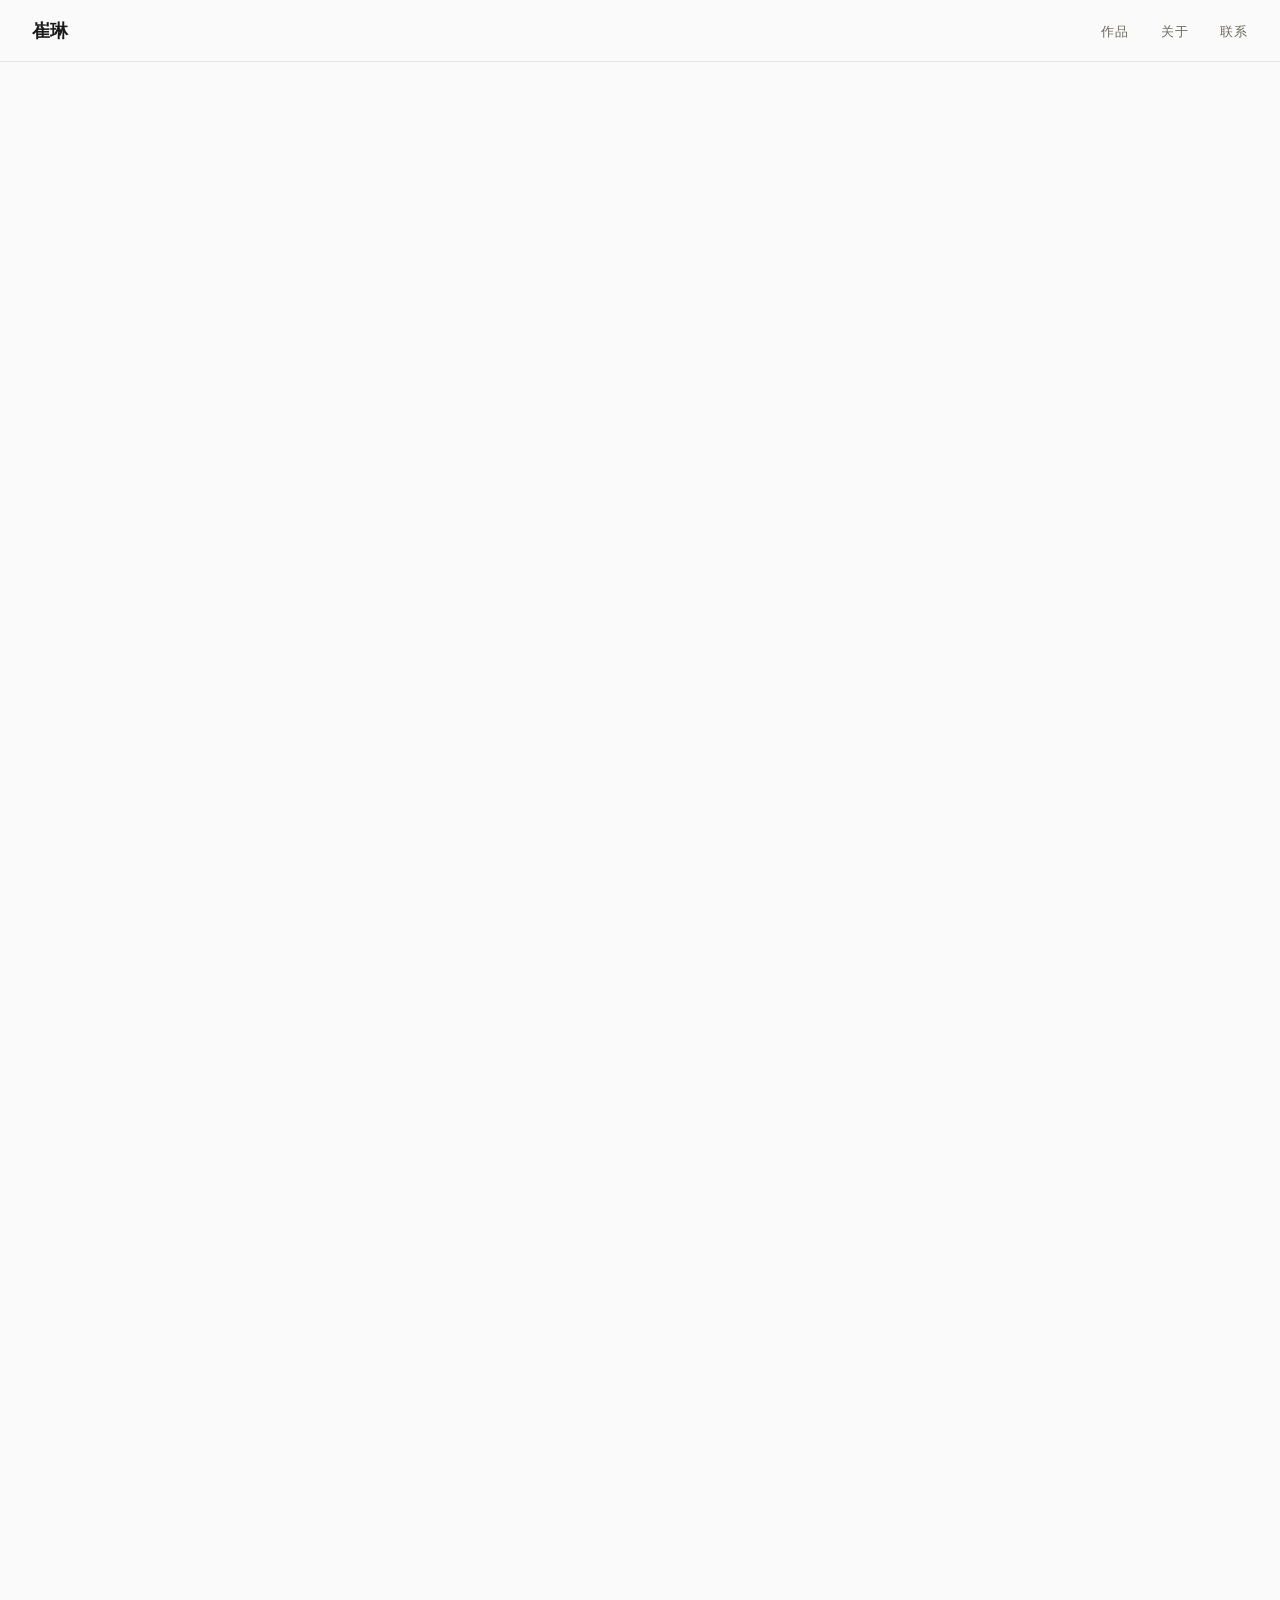
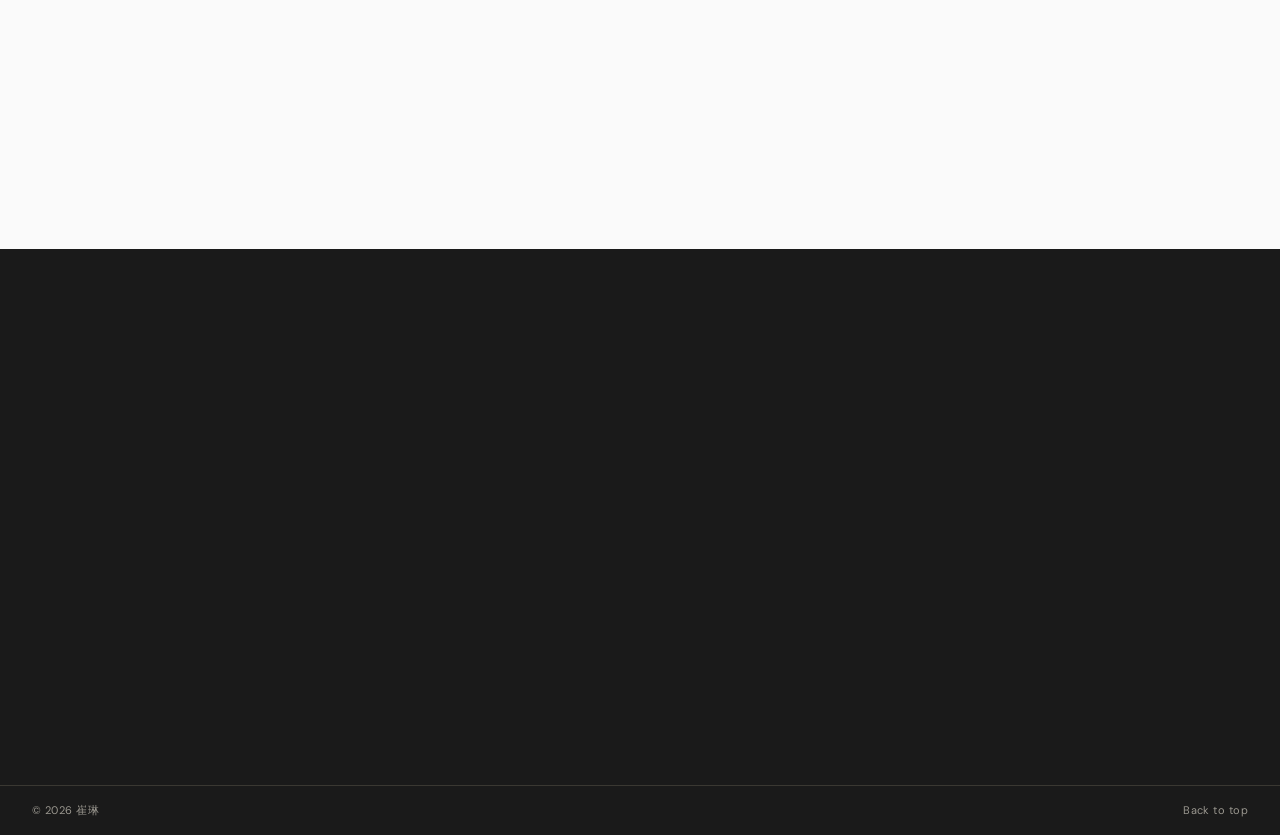
==== index.html @ 320fd78f "perf: 优化首屏加载性能 - 替换 Google Fonts 为国内镜像（fonts.font.im），消除渲染阻塞 - 修正 preconnect 位置，移至字体 stylesheet 之前生效" ====
<!DOCTYPE html>
<html lang="zh-CN">
<head>
    <meta charset="UTF-8">
    <meta name="viewport" content="width=device-width, initial-scale=1.0">
    <title>崔琳 — 平面设计师</title>
    <link rel="icon" type="image/x-icon" href="favicon.ico">
    <link rel="icon" type="image/png" sizes="32x32" href="favicon-32.png">
    <link rel="icon" type="image/png" sizes="16x16" href="favicon-16.png">
    <link rel="apple-touch-icon" href="apple-touch-icon.png">
    <link rel="manifest" href="site.webmanifest">
    <meta name="description" content="崔琳 — 独立平面设计师，专注于品牌视觉、赛事设计、电商视觉、政企UI等领域，8年+经验，60+项目。">
    <meta property="og:title" content="崔琳 — 平面设计师">
    <meta property="og:description" content="用视觉讲述品牌的故事。深耕体育、绿色出行、教育、电商、政企等领域。">
    <meta property="og:type" content="website">
    <meta property="og:url" content="https://qlink.ai-trainer.fun">
    <meta name="twitter:card" content="summary_large_image">
    <link rel="canonical" href="https://qlink.ai-trainer.fun">
    <!-- preconnect 必须在字体 stylesheet 之前，才能对该请求生效 -->
    <link rel="preconnect" href="https://fonts.font.im">
    <!-- 替换 Google Fonts 为国内镜像，避免国内网络阻塞渲染 -->
    <link href="https://fonts.font.im/css2?family=Playfair+Display:ital,wght@0,400;0,600;1,400&family=DM+Sans:wght@400;500;600&display=swap" rel="stylesheet">
    <!-- preload LCP 首屏最大图，让浏览器提前发起请求 -->
    <link rel="preload" as="image" href="images/green/001-branding.jpg">
    <style>
        :root {
            --black: #1a1a1a;
            --white: #fafafa;
            --gray-100: #f5f5f3;
            --gray-200: #e8e6e1;
            --gray-400: #9a978f;
            --gray-600: #6b6860;
            --gray-800: #3a3832;
            --radius: 2px;
            --space-xs: 8px;
            --space-sm: 16px;
            --space-md: 32px;
            --space-lg: 64px;
            --space-xl: 96px;
            --space-2xl: 144px;
            --ease-out: cubic-bezier(0.25, 0.1, 0.25, 1);
            --duration: 600ms;
        }

        *, *::before, *::after {
            margin: 0;
            padding: 0;
            box-sizing: border-box;
        }

        html {
            scroll-behavior: smooth;
            font-size: 16px;
        }

        body {
            font-family: 'DM Sans', sans-serif;
            color: var(--black);
            background: var(--white);
            line-height: 1.6;
            -webkit-font-smoothing: antialiased;
            -moz-osx-font-smoothing: grayscale;
        }

        /* ===== NAV ===== */
        nav {
            position: fixed;
            top: 0;
            left: 0;
            right: 0;
            z-index: 100;
            display: flex;
            justify-content: space-between;
            align-items: center;
            padding: var(--space-sm) var(--space-md);
            background: rgba(250, 250, 250, 0.92);
            backdrop-filter: blur(12px);
            -webkit-backdrop-filter: blur(12px);
            border-bottom: 1px solid var(--gray-200);
        }

        .nav-logo {
            font-family: 'Playfair Display', serif;
            font-size: 1.125rem;
            font-weight: 600;
            letter-spacing: -0.02em;
            color: var(--black);
            text-decoration: none;
        }

        .nav-links {
            display: flex;
            gap: var(--space-md);
            list-style: none;
        }

        .nav-links a {
            font-size: 0.8125rem;
            font-weight: 500;
            letter-spacing: 0.06em;
            text-transform: uppercase;
            color: var(--gray-600);
            text-decoration: none;
            position: relative;
            transition: color var(--duration) var(--ease-out);
        }

        .nav-links a::after {
            content: '';
            position: absolute;
            bottom: -4px;
            left: 0;
            width: 0;
            height: 1px;
            background: var(--black);
            transition: width var(--duration) var(--ease-out);
        }

        .nav-links a:hover {
            color: var(--black);
        }

        .nav-links a:hover::after {
            width: 100%;
        }

        .nav-menu-btn {
            display: none;
            background: none;
            border: none;
            cursor: pointer;
            padding: var(--space-xs);
        }

        .nav-menu-btn span {
            display: block;
            width: 24px;
            height: 1.5px;
            background: var(--black);
            margin: 5px 0;
            transition: all 0.3s var(--ease-out);
        }

        /* ===== HERO ===== */
        .hero {
            min-height: 100vh;
            display: flex;
            flex-direction: column;
            justify-content: center;
            align-items: center;
            text-align: center;
            padding: var(--space-2xl) var(--space-md);
        }

        .hero-tag {
            font-size: 0.75rem;
            font-weight: 600;
            letter-spacing: 0.12em;
            text-transform: uppercase;
            color: var(--gray-400);
            margin-bottom: var(--space-md);
            opacity: 0;
            transform: translateY(20px);
        }

        .hero-title {
            font-family: 'Playfair Display', serif;
            font-size: clamp(3rem, 8vw, 7rem);
            font-weight: 400;
            line-height: 1.05;
            letter-spacing: -0.03em;
            color: var(--black);
            max-width: 800px;
            opacity: 0;
            transform: translateY(30px);
        }

        .hero-title em {
            font-style: italic;
            font-weight: 400;
        }

        .hero-sub {
            margin-top: var(--space-md);
            font-size: 1.0625rem;
            color: var(--gray-600);
            max-width: 440px;
            line-height: 1.7;
            opacity: 0;
            transform: translateY(20px);
        }

        .hero-cta {
            margin-top: var(--space-lg);
            opacity: 0;
            transform: translateY(20px);
        }

        .btn {
            display: inline-block;
            padding: 14px 36px;
            font-family: 'DM Sans', sans-serif;
            font-size: 0.8125rem;
            font-weight: 600;
            letter-spacing: 0.08em;
            text-transform: uppercase;
            text-decoration: none;
            border: 1.5px solid var(--black);
            border-radius: var(--radius);
            color: var(--black);
            background: transparent;
            cursor: pointer;
            transition: all 0.35s var(--ease-out);
        }

        .btn:hover {
            background: var(--black);
            color: var(--white);
        }

        .hero-scroll {
            position: absolute;
            bottom: var(--space-lg);
            display: flex;
            flex-direction: column;
            align-items: center;
            gap: var(--space-xs);
            opacity: 0;
        }

        .hero-scroll span {
            font-size: 0.6875rem;
            letter-spacing: 0.1em;
            text-transform: uppercase;
            color: var(--gray-400);
        }

        .scroll-line {
            width: 1px;
            height: 40px;
            background: var(--gray-200);
            position: relative;
            overflow: hidden;
        }

        .scroll-line::after {
            content: '';
            position: absolute;
            top: -100%;
            left: 0;
            width: 100%;
            height: 100%;
            background: var(--gray-600);
            animation: scrollDown 2s var(--ease-out) infinite;
        }

        @keyframes scrollDown {
            0% { top: -100%; }
            100% { top: 100%; }
        }

        /* ===== WORK GRID ===== */
        .work-section {
            padding: var(--space-xl) var(--space-md);
            max-width: 1280px;
            margin: 0 auto;
        }

        .section-header {
            display: flex;
            justify-content: space-between;
            align-items: baseline;
            margin-bottom: var(--space-lg);
            padding-bottom: var(--space-sm);
            border-bottom: 1px solid var(--gray-200);
        }

        .section-label {
            font-size: 0.75rem;
            font-weight: 600;
            letter-spacing: 0.12em;
            text-transform: uppercase;
            color: var(--gray-400);
        }

        .section-title {
            font-family: 'Playfair Display', serif;
            font-size: clamp(2rem, 4vw, 3rem);
            font-weight: 400;
            letter-spacing: -0.02em;
        }

        .work-grid {
            display: grid;
            grid-template-columns: repeat(3, 1fr);
            gap: var(--space-sm);
        }

        .work-item {
            position: relative;
            overflow: hidden;
            border-radius: var(--radius);
            cursor: pointer;
            aspect-ratio: 4 / 3;
            background: var(--gray-100);
        }

        .work-item:nth-child(1) {
            grid-column: span 2;
            grid-row: span 2;
            aspect-ratio: auto;
        }

        /* ===== CAROUSEL ===== */
        .carousel-inner {
            position: absolute;
            inset: 0;
            overflow: hidden;
        }

        .carousel-slide {
            position: absolute;
            inset: 0;
            width: 100%;
            height: 100%;
            object-fit: cover;
            opacity: 0;
            transform: scale(1.05);
            transition: opacity 0.8s var(--ease-out), transform 0.8s var(--ease-out);
        }

        .carousel-slide.active {
            opacity: 1;
            transform: scale(1);
        }

        .carousel-arrow {
            position: absolute;
            top: 50%;
            transform: translateY(-50%);
            z-index: 5;
            background: rgba(250,250,250,0.85);
            backdrop-filter: blur(4px);
            border: none;
            border-radius: 50%;
            width: 36px;
            height: 36px;
            font-size: 22px;
            cursor: pointer;
            opacity: 0;
            transition: opacity 0.3s var(--ease-out), transform 0.3s var(--ease-out);
            display: flex;
            align-items: center;
            justify-content: center;
            color: var(--black);
            line-height: 1;
        }

        .carousel-arrow:hover {
            background: var(--white);
        }

        .carousel-container:hover .carousel-arrow {
            opacity: 1;
        }

        .carousel-prev { left: 10px; }
        .carousel-next { right: 10px; }

        .carousel-indicators {
            position: absolute;
            bottom: 56px;
            left: 50%;
            transform: translateX(-50%);
            z-index: 5;
            display: flex;
            gap: 6px;
            opacity: 0;
            transition: opacity 0.3s var(--ease-out);
        }

        .carousel-container:hover .carousel-indicators {
            opacity: 1;
        }

        .carousel-dot {
            width: 20px;
            height: 3px;
            border-radius: 2px;
            background: rgba(250,250,250,0.4);
            cursor: pointer;
            transition: background 0.3s, width 0.3s var(--ease-out);
        }

        .carousel-dot.active {
            background: var(--white);
            width: 28px;
        }

        /* 自动轮播进度条 */
        .carousel-progress {
            position: absolute;
            bottom: 0;
            left: 0;
            height: 2px;
            background: rgba(250,250,250,0.3);
            z-index: 5;
            width: 0;
            transition: none;
        }

        .carousel-container:hover .carousel-progress {
            animation: progress 4s linear infinite;
        }

        @keyframes progress {
            0% { width: 0; }
            100% { width: 100%; }
        }

        /* ===== WORK OVERLAY ===== */
        .work-overlay {
            position: absolute;
            inset: 0;
            background: linear-gradient(to top, rgba(26,26,26,0.6) 0%, transparent 50%);
            opacity: 0;
            transition: opacity 0.5s var(--ease-out);
            display: flex;
            flex-direction: column;
            justify-content: flex-end;
            padding: var(--space-sm);
        }

        .work-item:hover .work-overlay {
            opacity: 1;
        }

        .work-overlay h3 {
            font-family: 'Playfair Display', serif;
            font-size: 1.25rem;
            font-weight: 400;
            color: var(--white);
        }

        .work-overlay p {
            font-size: 0.75rem;
            color: rgba(250,250,250,0.7);
            letter-spacing: 0.06em;
            text-transform: uppercase;
            margin-top: 4px;
        }

        /* ===== ABOUT ===== */
        .about-section {
            padding: var(--space-2xl) var(--space-md);
            max-width: 1280px;
            margin: 0 auto;
        }

        .about-grid {
            display: grid;
            grid-template-columns: 1fr 1.2fr;
            gap: var(--space-xl);
            align-items: start;
        }

        .about-portrait {
            aspect-ratio: 3 / 4;
            background: var(--gray-100);
            border-radius: var(--radius);
            overflow: hidden;
        }

        .about-portrait-img {
            width: 100%;
            height: 100%;
            object-fit: cover;
            display: block;
        }


        .about-content {
            padding-top: var(--space-sm);
        }

        .about-content .section-label {
            margin-bottom: var(--space-sm);
        }

        .about-content h2 {
            font-family: 'Playfair Display', serif;
            font-size: clamp(1.75rem, 3vw, 2.5rem);
            font-weight: 400;
            letter-spacing: -0.02em;
            line-height: 1.2;
            margin-bottom: var(--space-md);
        }

        .about-content p {
            font-size: 0.9375rem;
            line-height: 1.8;
            color: var(--gray-800);
            margin-bottom: var(--space-sm);
        }

        .about-stats {
            display: flex;
            gap: var(--space-lg);
            margin-top: var(--space-md);
            padding-top: var(--space-md);
            border-top: 1px solid var(--gray-200);
        }

        .stat-number {
            font-family: 'Playfair Display', serif;
            font-size: 2rem;
            font-weight: 400;
            color: var(--black);
        }

        .stat-label {
            font-size: 0.6875rem;
            letter-spacing: 0.08em;
            text-transform: uppercase;
            color: var(--gray-400);
            margin-top: 4px;
        }

        /* ===== CONTACT ===== */
        .contact-section {
            padding: var(--space-2xl) var(--space-md);
            text-align: center;
            background: var(--black);
            color: var(--white);
        }

        .contact-inner {
            max-width: 600px;
            margin: 0 auto;
        }

        .contact-section .section-label {
            color: var(--gray-400);
            margin-bottom: var(--space-sm);
        }

        .contact-section h2 {
            font-family: 'Playfair Display', serif;
            font-size: clamp(2rem, 5vw, 3.5rem);
            font-weight: 400;
            letter-spacing: -0.02em;
            line-height: 1.15;
            margin-bottom: var(--space-sm);
        }

        .contact-section h2 em {
            font-style: italic;
        }

        .contact-methods {
            display: flex;
            justify-content: center;
            gap: var(--space-lg);
            margin-top: var(--space-md);
            flex-wrap: wrap;
        }

        .contact-link {
            display: inline-flex;
            flex-direction: column;
            align-items: center;
            gap: 6px;
            text-decoration: none;
            transition: all 0.35s var(--ease-out);
        }

        .contact-link-label {
            font-size: 0.6875rem;
            letter-spacing: 0.1em;
            text-transform: uppercase;
            color: var(--gray-400);
        }

        .contact-link-value {
            font-size: 1rem;
            color: rgba(250,250,250,0.6);
            border-bottom: 1px solid rgba(250,250,250,0.3);
            padding-bottom: 2px;
            transition: all 0.35s var(--ease-out);
        }

        .contact-link:hover .contact-link-value {
            color: var(--white);
            border-color: var(--white);
        }

        .contact-socials {
            display: flex;
            justify-content: center;
            gap: var(--space-md);
            margin-top: var(--space-lg);
        }

        .contact-socials a {
            font-size: 0.75rem;
            letter-spacing: 0.06em;
            text-transform: uppercase;
            color: var(--gray-400);
            text-decoration: none;
            transition: color 0.35s var(--ease-out);
        }

        .contact-socials a:hover {
            color: var(--white);
        }

        /* ===== FOOTER ===== */
        footer {
            padding: var(--space-sm) var(--space-md);
            display: flex;
            justify-content: space-between;
            align-items: center;
            font-size: 0.6875rem;
            color: var(--gray-400);
            letter-spacing: 0.04em;
            background: var(--black);
            border-top: 1px solid var(--gray-800);
        }

        footer a {
            color: var(--gray-400);
            text-decoration: none;
        }

        footer a:hover {
            color: var(--white);
        }

        /* ===== ANIMATIONS ===== */
        .reveal {
            opacity: 0;
            transform: translateY(24px);
            transition: opacity var(--duration) var(--ease-out),
                        transform var(--duration) var(--ease-out);
        }

        body.loaded .reveal {
            opacity: 1;
            transform: translateY(0);
        }

        body.reveal-active .reveal {
            opacity: 0;
            transform: translateY(24px);
        }

        body.reveal-active .reveal.visible {
            opacity: 1;
            transform: translateY(0);
        }

        /* ===== RESPONSIVE ===== */
        @media (max-width: 900px) {
            .work-grid {
                grid-template-columns: repeat(2, 1fr);
            }

            .work-item:nth-child(1) {
                grid-column: span 2;
                grid-row: span 1;
                aspect-ratio: 16 / 9;
            }

            .about-grid {
                grid-template-columns: 1fr;
                gap: var(--space-md);
            }

            .about-portrait {
                aspect-ratio: 16 / 9;
            }

            .nav-links {
                display: none;
                position: fixed;
                inset: 0;
                background: rgba(250,250,250,0.98);
                backdrop-filter: blur(12px);
                flex-direction: column;
                justify-content: center;
                align-items: center;
                gap: var(--space-md);
            }

            .nav-links.open {
                display: flex;
            }

            .nav-links.open a {
                font-size: 1.25rem;
                letter-spacing: 0.04em;
            }

            .nav-menu-btn {
                display: block;
                z-index: 200;
            }

            .nav-menu-btn.active span:nth-child(1) {
                transform: rotate(45deg) translate(4px, 4px);
            }

            .nav-menu-btn.active span:nth-child(2) {
                opacity: 0;
            }

            .nav-menu-btn.active span:nth-child(3) {
                transform: rotate(-45deg) translate(5px, -5px);
            }
        }

        @media (max-width: 600px) {
            .work-grid {
                grid-template-columns: 1fr;
            }

            .work-item:nth-child(1) {
                grid-column: span 1;
                aspect-ratio: 4 / 3;
            }

            .about-stats {
                gap: var(--space-md);
            }

            .contact-socials {
                flex-wrap: wrap;
                gap: var(--space-sm);
            }

            footer {
                flex-direction: column;
                gap: var(--space-xs);
                text-align: center;
            }
        }

        /* ===== REDUCED MOTION ===== */
        @media (prefers-reduced-motion: reduce) {
            *, *::before, *::after {
                animation-duration: 0.01ms !important;
                animation-iteration-count: 1 !important;
                transition-duration: 0.01ms !important;
            }
            .reveal {
                opacity: 1;
                transform: none;
            }
            .carousel-slide {
                opacity: 0;
                transform: none;
            }
            .carousel-slide.active {
                opacity: 1;
            }
        }
    </style>
</head>
<body>

    <!-- NAV -->
    <nav>
        <a href="#" class="nav-logo">崔琳</a>
        <button class="nav-menu-btn" aria-label="Menu">
            <span></span>
            <span></span>
            <span></span>
        </button>
        <ul class="nav-links">
            <li><a href="#work">作品</a></li>
            <li><a href="#about">关于</a></li>
            <li><a href="#contact">联系</a></li>
        </ul>
    </nav>

    <!-- HERO -->
    <section class="hero">
        <p class="hero-tag">平面设计师 &middot; 济南 / 北京 / 全国在线</p>
        <h1 class="hero-title">用视觉讲述<em>品牌</em>的故事</h1>
        <p class="hero-sub">深耕体育、绿色出行、教育、电商、政企、独立开发者、育儿等领域——为每一个品牌找到独特的视觉语言。</p>
        <div class="hero-cta">
            <a href="#work" class="btn">浏览作品</a>
        </div>
        <div class="hero-scroll">
            <span>Scroll</span>
            <div class="scroll-line"></div>
        </div>
    </section>

    <!-- WORK -->
    <section class="work-section" id="work">
        <div class="section-header reveal">
            <span class="section-label">Selected Work</span>
            <span class="section-title">精选作品</span>
        </div>
        <div class="work-grid" id="work-grid">
            <!-- 作品项将通过 JavaScript 动态插入 -->
        </div>
    </section>

    <!-- ABOUT -->
    <section class="about-section" id="about">
        <div class="about-grid">
            <div class="about-portrait reveal">
                <img class="about-portrait-img" src="images/avatar-compressed.png" alt="崔琳" width="600" height="800" loading="lazy">
            </div>
            <div class="about-content reveal">
                <p class="section-label">About</p>
                <h2>设计是一种思考方式——<br>关于留白、节奏与真实</h2>
                <p>我是崔琳，一名独立平面设计师，工作于济南与北京之间，服务覆盖全国。我的设计服务覆盖体育运动、绿色出行（九号单车）、教育培训、电商、政企、独立开发者、育儿等多个领域——从品牌识别到产品落地，用视觉解决真实问题。</p>
                <p>我相信好的设计来自克制——不是做更多，而是做对。每一个项目都从理解开始：理解内容的本质、理解受众的感知、理解媒介的边界。</p>
                <div class="about-stats">
                    <div>
                        <div class="stat-number">8+</div>
                        <div class="stat-label">年经验</div>
                    </div>
                    <div>
                        <div class="stat-number">60+</div>
                        <div class="stat-label">项目</div>
                    </div>
                    <div>
                        <div class="stat-number">12</div>
                        <div class="stat-label">奖项</div>
                    </div>
                </div>
            </div>
        </div>
    </section>

    <!-- CONTACT -->
    <section class="contact-section" id="contact">
        <div class="contact-inner reveal">
            <p class="section-label">Get in Touch</p>
            <h2>有一个项目，<br>想要<em>一起做点好的</em>？</h2>
            <div class="contact-methods">
                <a href="mailto:qlink@foxmail.com" class="contact-link" target="_blank" rel="noopener">
                    <span class="contact-link-label">邮箱</span>
                    <span class="contact-link-value">qlink@foxmail.com</span>
                </a>
                <a href="https://www.feishu.cn/invitation/page/add_contact/?token=553u9da3-e4da-47c2-81b4-06b7bedce1e3&amp;unique_id=n28U-5SdRQkY5pWni5u_4Q==" class="contact-link" target="_blank" rel="noopener">
                    <span class="contact-link-label">飞书</span>
                    <span class="contact-link-value">添加好友</span>
                </a>
            </div>
        </div>
    </section>

    <!-- FOOTER -->
    <footer>
        <span>&copy; 2026 崔琳</span>
        <a href="#work">Back to top</a>
    </footer>

    <script>
        // 页面加载完成，触发 reveal 动画
        document.body.classList.add('loaded');
        requestAnimationFrame(() => {
            document.body.classList.remove('loaded');
            document.body.classList.add('reveal-active');
        });

        // 内联作品数据，省去 fetch data.json 的串行网络请求
        const WORKS_DATA = [
            {
                category: "绿色出行",
                categoryDesc: "品牌视觉系统",
                span: "2x2",
                works: [
                    { title: "九号单车品牌系统", image: "images/green/001-branding.jpg" }
                ]
            },
            {
                category: "教育培训",
                categoryDesc: "品牌与课件体系",
                works: [
                    { title: "知行学堂品牌设计", image: "images/edu/001-branding.jpg" },
                    { title: "招生海报系列", image: "images/edu/003-poster.jpg" }
                ]
            },
            {
                category: "电商",
                categoryDesc: "店铺与营销视觉",
                works: [
                    { title: "甄选好物店铺设计", image: "images/ecommerce/001-shop.jpg" }
                ]
            },
            {
                category: "政企",
                categoryDesc: "UI 与数据可视化",
                works: [
                    { title: "数字政务平台UI", image: "images/gov/001-ui.jpg" }
                ]
            },
            {
                category: "独立开发者",
                categoryDesc: "产品与落地页设计",
                works: [
                    { title: "API 文档设计", image: "images/dev/002-docs.jpg" },
                    { title: "开发者社区视觉", image: "images/dev/003-community.jpg" }
                ]
            },
            {
                category: "育儿",
                categoryDesc: "品牌与内容视觉",
                works: [
                    { title: "育儿研究所品牌", image: "images/kids/001-brand.jpg" },
                    { title: "亲子活动海报", image: "images/kids/003-poster.jpg" }
                ]
            },
            {
                category: "体育运动",
                categoryDesc: "赛事视觉设计",
                works: [
                    { title: "运动品牌视觉", image: "images/sports/003-brand.jpg" }
                ]
            }
        ];

        // 渲染作品网格
        function loadWorks() {
            const workGrid = document.getElementById('work-grid');
            if (!workGrid) return;

            workGrid.innerHTML = WORKS_DATA.map((group, groupIndex) => {
                const gridStyle = group.span === '2x2'
                    ? 'grid-column: span 2; grid-row: span 2; aspect-ratio: auto;'
                    : '';

                const isCarousel = group.works.length > 1;

                // 首个 group 的首张图用 eager（已 preload），其余用 lazy
                const slides = group.works.map((w, i) => {
                    const imgPath = w.image.startsWith('images/') ? './' + w.image : w.image;
                    const isFirstVisible = groupIndex === 0 && i === 0;
                    const loadAttr = isFirstVisible ? 'loading="eager"' : 'loading="lazy"';
                    return `<img class="carousel-slide${i === 0 ? ' active' : ''}" src="${imgPath}" alt="${w.title}" ${loadAttr}>`;
                }).join('');

                const indicators = isCarousel
                    ? `<div class="carousel-indicators">${
                        group.works.map((_, i) =>
                            `<span class="carousel-dot${i === 0 ? ' active' : ''}" data-index="${i}"></span>`
                        ).join('')
                      }</div>
                      <div class="carousel-progress"></div>`
                    : '';

                const arrows = isCarousel
                    ? `<button class="carousel-arrow carousel-prev" data-dir="prev" aria-label="上一张">&#8249;</button>
                       <button class="carousel-arrow carousel-next" data-dir="next" aria-label="下一张">&#8250;</button>`
                    : '';

                return `
                <div class="work-item reveal carousel-container" data-current="0" data-count="${group.works.length}" style="${gridStyle}">
                    <div class="carousel-inner">
                        ${slides}
                    </div>
                    ${arrows}
                    ${indicators}
                    <div class="work-overlay">
                        <h3>${group.category}</h3>
                        <p>${group.categoryDesc}</p>
                    </div>
                </div>`;
            }).join('');

            // 观察新插入的作品元素
            window.observeReveals(workGrid);

            // 绑定轮播事件
            document.querySelectorAll('.carousel-container').forEach(container => {
                const dots = container.querySelectorAll('.carousel-dot');
                const slides = container.querySelectorAll('.carousel-slide');
                const totalCount = slides.length;

                if (totalCount <= 1) return;

                let autoTimer = null;

                container.querySelectorAll('.carousel-arrow').forEach(btn => {
                    btn.addEventListener('click', e => {
                        e.stopPropagation();
                        resetAutoPlay();
                        let current = parseInt(container.dataset.current);
                        if (btn.dataset.dir === 'next') {
                            current = (current + 1) % totalCount;
                        } else {
                            current = (current - 1 + totalCount) % totalCount;
                        }
                        updateSlide(current);
                    });
                });

                dots.forEach(dot => {
                    dot.addEventListener('click', e => {
                        e.stopPropagation();
                        resetAutoPlay();
                        updateSlide(parseInt(dot.dataset.index));
                    });
                });

                container.addEventListener('mouseenter', pauseAutoPlay);
                container.addEventListener('mouseleave', resumeAutoPlay);

                function updateSlide(index) {
                    container.dataset.current = index;
                    slides.forEach((s, i) => s.classList.toggle('active', i === index));
                    dots.forEach((d, i) => d.classList.toggle('active', i === index));
                }

                function startAutoPlay() {
                    autoTimer = setInterval(() => {
                        let current = (parseInt(container.dataset.current) + 1) % totalCount;
                        updateSlide(current);
                    }, 4000);
                }

                function pauseAutoPlay() {
                    clearInterval(autoTimer);
                }

                function resumeAutoPlay() {
                    clearInterval(autoTimer);
                    startAutoPlay();
                }

                function resetAutoPlay() {
                    pauseAutoPlay();
                    startAutoPlay();
                }

                startAutoPlay();
            });
        }

        loadWorks();

        // Hero entrance animation
        const heroEls = document.querySelectorAll('.hero-tag, .hero-title, .hero-sub, .hero-cta, .hero-scroll');
        heroEls.forEach((el, i) => {
            setTimeout(() => {
                el.style.transition = 'opacity 800ms cubic-bezier(0.25,0.1,0.25,1), transform 800ms cubic-bezier(0.25,0.1,0.25,1)';
                el.style.opacity = '1';
                el.style.transform = 'translateY(0)';
            }, 200 + i * 150);
        });

        // Scroll reveal
        const observer = new IntersectionObserver((entries) => {
            entries.forEach(entry => {
                if (entry.isIntersecting) {
                    entry.target.classList.add('visible');
                }
            });
        }, { threshold: 0.1, rootMargin: '0px 0px -40px 0px' });

        document.querySelectorAll('.reveal').forEach(el => observer.observe(el));

        window.observeReveals = function(container) {
            container.querySelectorAll('.reveal').forEach(el => observer.observe(el));
        };

        // Mobile menu toggle
        const menuBtn = document.querySelector('.nav-menu-btn');
        const navLinks = document.querySelector('.nav-links');

        menuBtn.addEventListener('click', () => {
            menuBtn.classList.toggle('active');
            navLinks.classList.toggle('open');
        });

        navLinks.querySelectorAll('a').forEach(link => {
            link.addEventListener('click', () => {
                menuBtn.classList.remove('active');
                navLinks.classList.remove('open');
            });
        });

        // Smooth scroll for nav
        document.querySelectorAll('a[href^="#"]').forEach(anchor => {
            anchor.addEventListener('click', function(e) {
                e.preventDefault();
                const target = document.querySelector(this.getAttribute('href'));
                if (target) {
                    target.scrollIntoView({ behavior: 'smooth', block: 'start' });
                }
            });
        });
    </script>
</body>
</html>
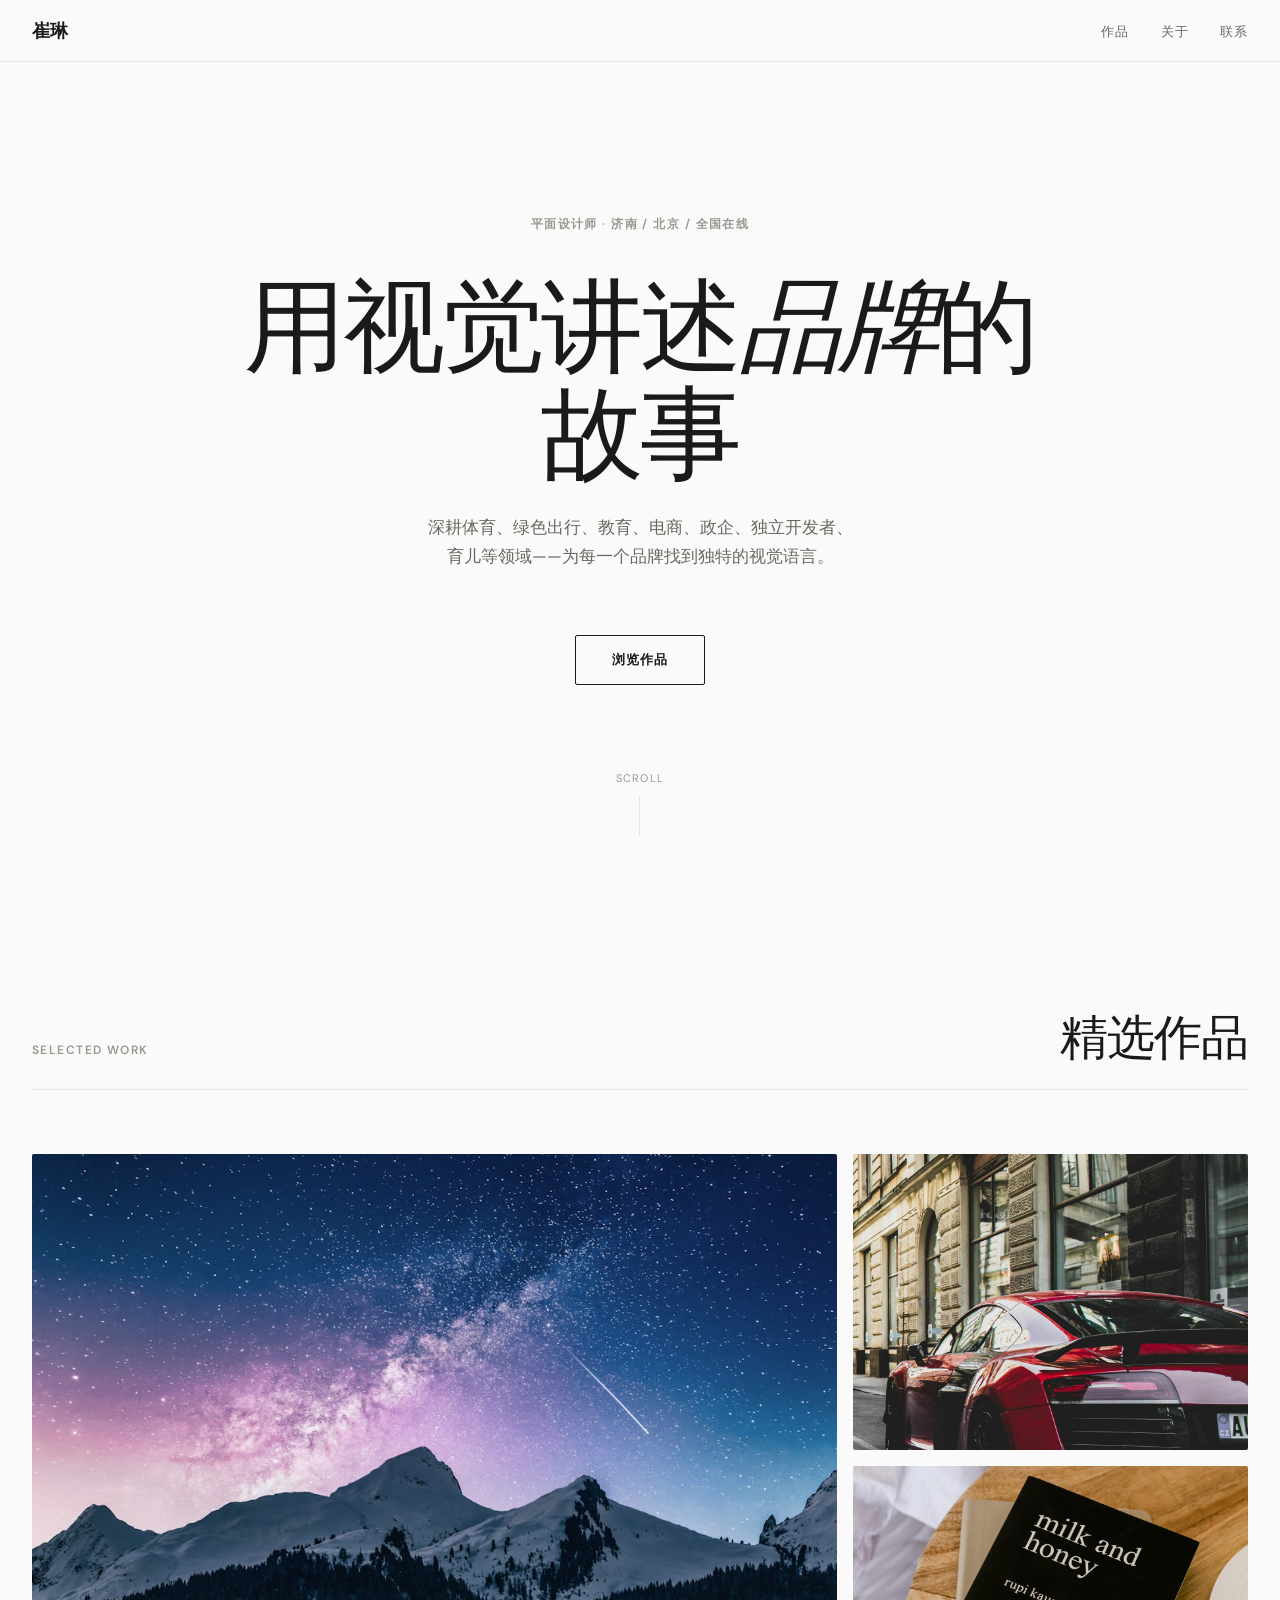
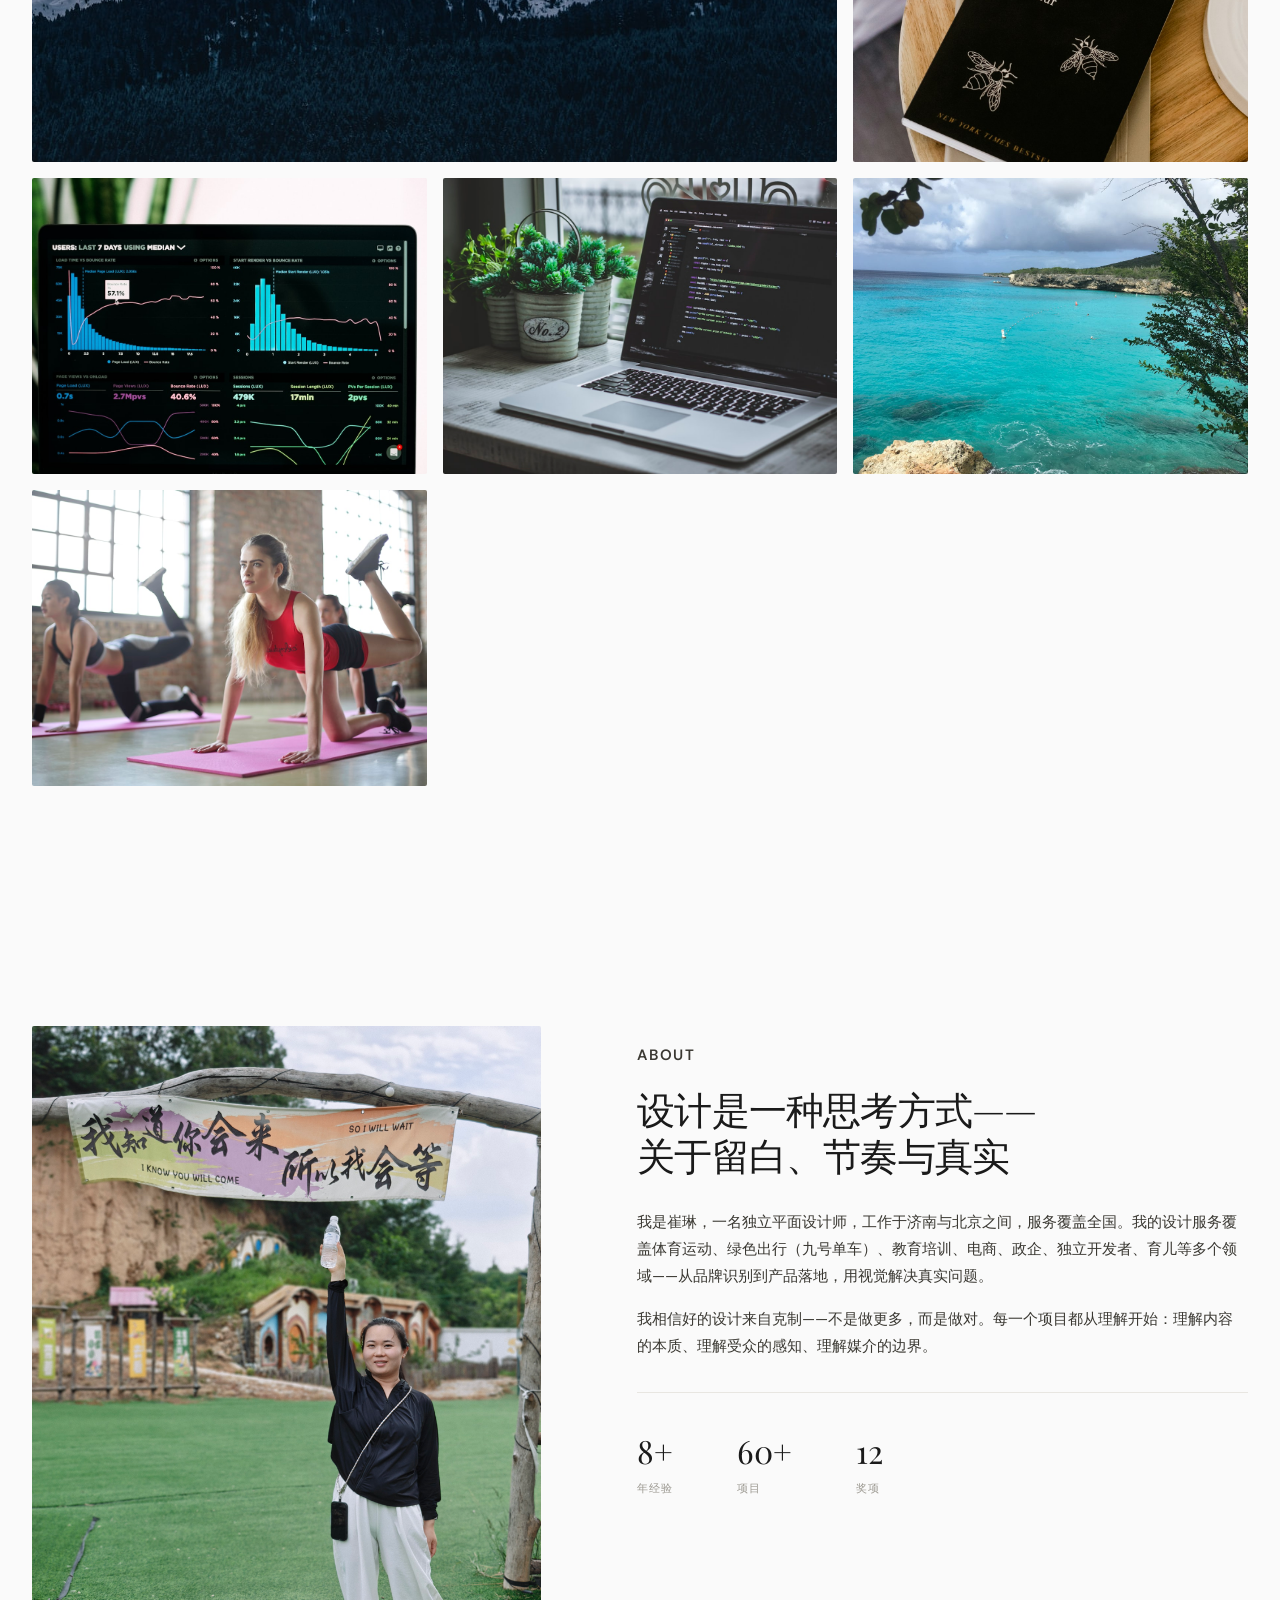
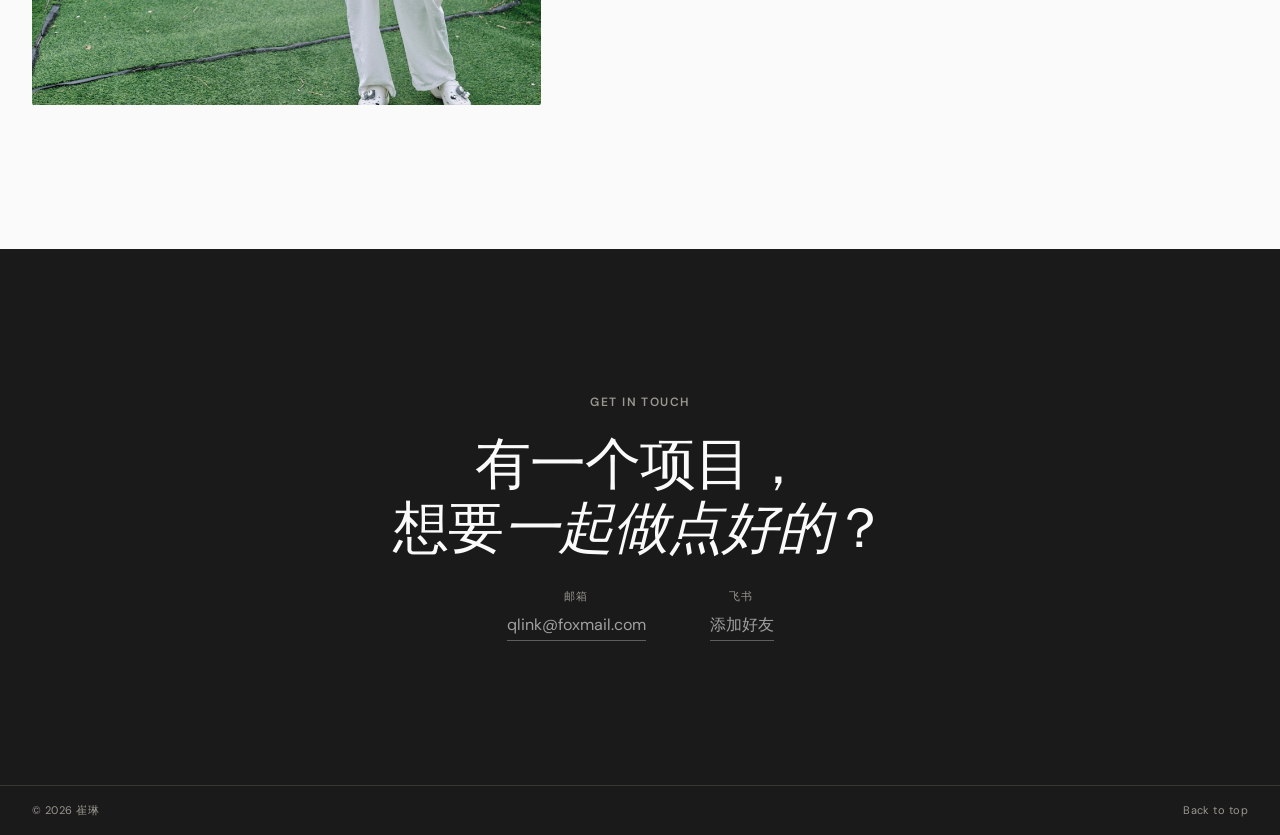
==== commit c3af45bd: "fix: move observeReveals definition before loadWorks() call" ====
--- a/index.html
+++ b/index.html
@@ -1043,6 +1043,21 @@
             });
         }
 
+        // Scroll reveal
+        const observer = new IntersectionObserver((entries) => {
+            entries.forEach(entry => {
+                if (entry.isIntersecting) {
+                    entry.target.classList.add('visible');
+                }
+            });
+        }, { threshold: 0.1, rootMargin: '0px 0px -40px 0px' });
+
+        document.querySelectorAll('.reveal').forEach(el => observer.observe(el));
+
+        window.observeReveals = function(container) {
+            container.querySelectorAll('.reveal').forEach(el => observer.observe(el));
+        };
+
         loadWorks();
 
         // Hero entrance animation
@@ -1054,21 +1069,6 @@
                 el.style.transform = 'translateY(0)';
             }, 200 + i * 150);
         });
-
-        // Scroll reveal
-        const observer = new IntersectionObserver((entries) => {
-            entries.forEach(entry => {
-                if (entry.isIntersecting) {
-                    entry.target.classList.add('visible');
-                }
-            });
-        }, { threshold: 0.1, rootMargin: '0px 0px -40px 0px' });
-
-        document.querySelectorAll('.reveal').forEach(el => observer.observe(el));
-
-        window.observeReveals = function(container) {
-            container.querySelectorAll('.reveal').forEach(el => observer.observe(el));
-        };
 
         // Mobile menu toggle
         const menuBtn = document.querySelector('.nav-menu-btn');
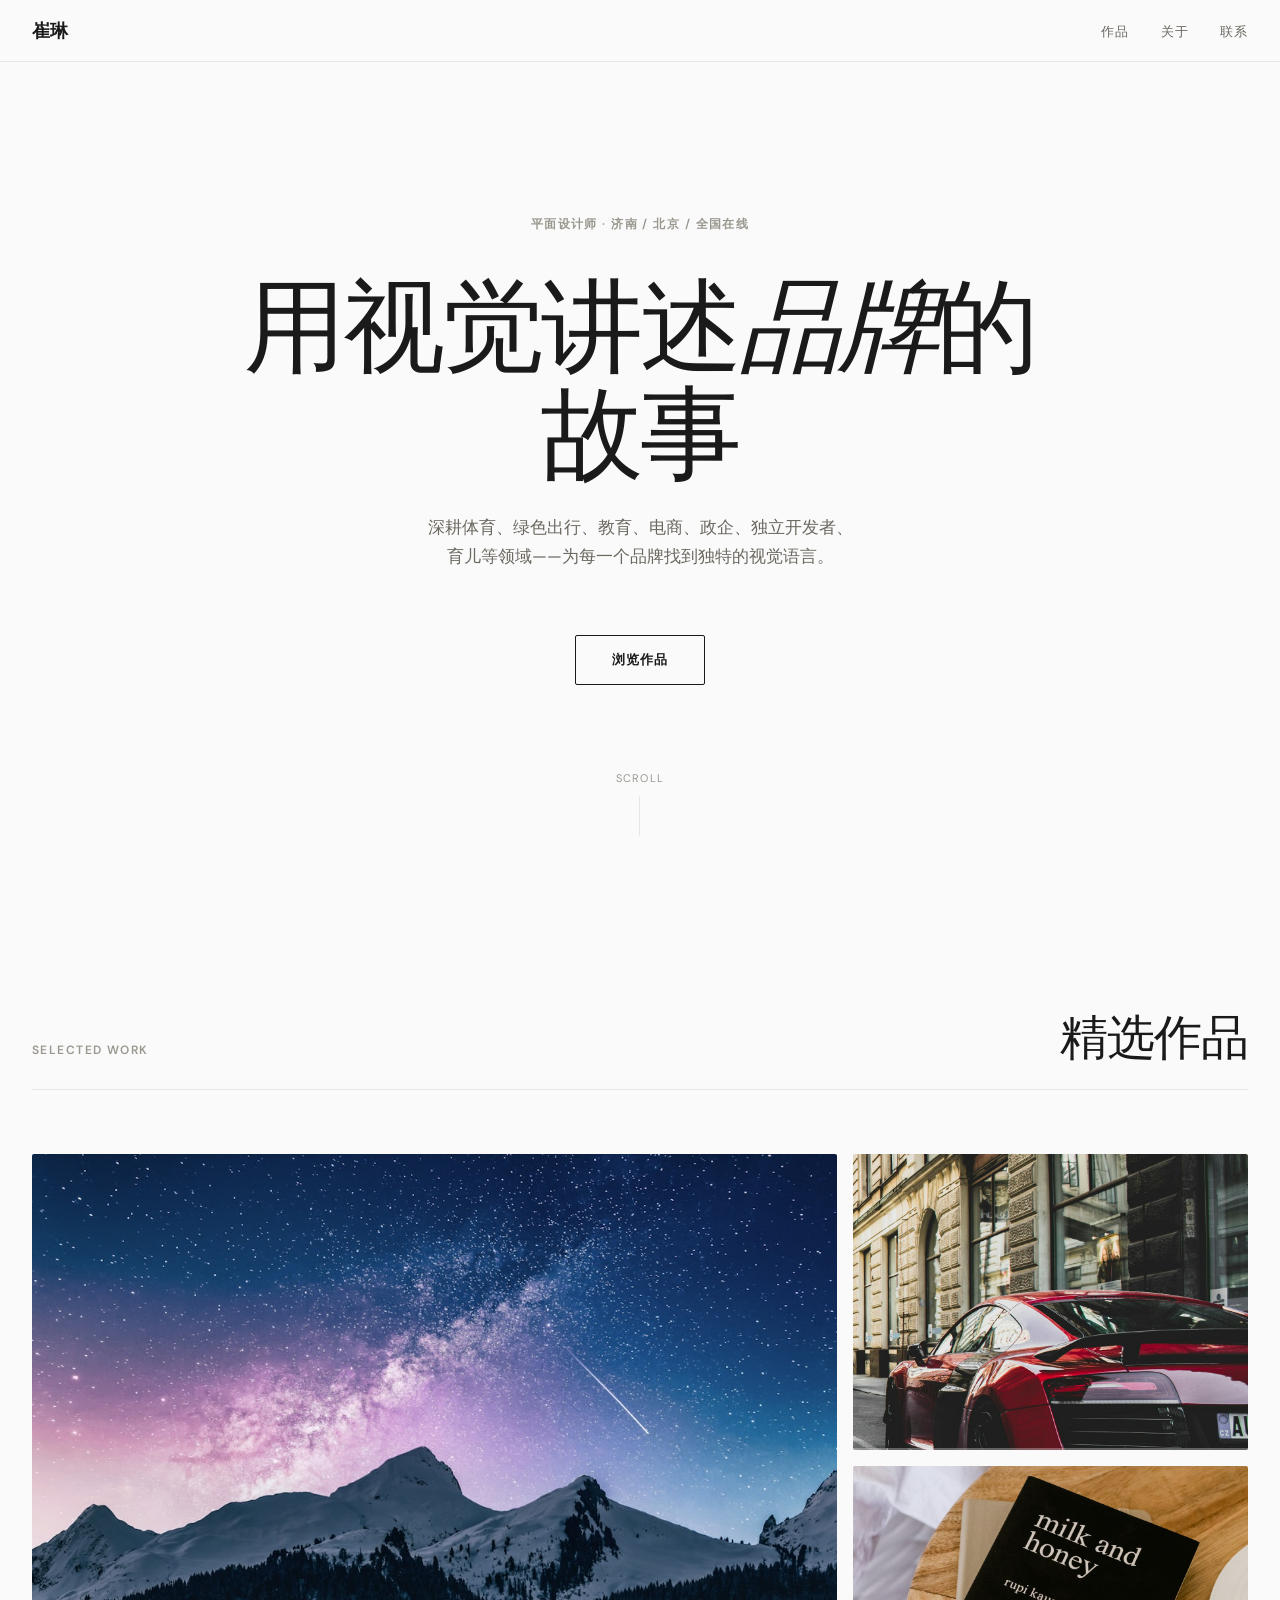
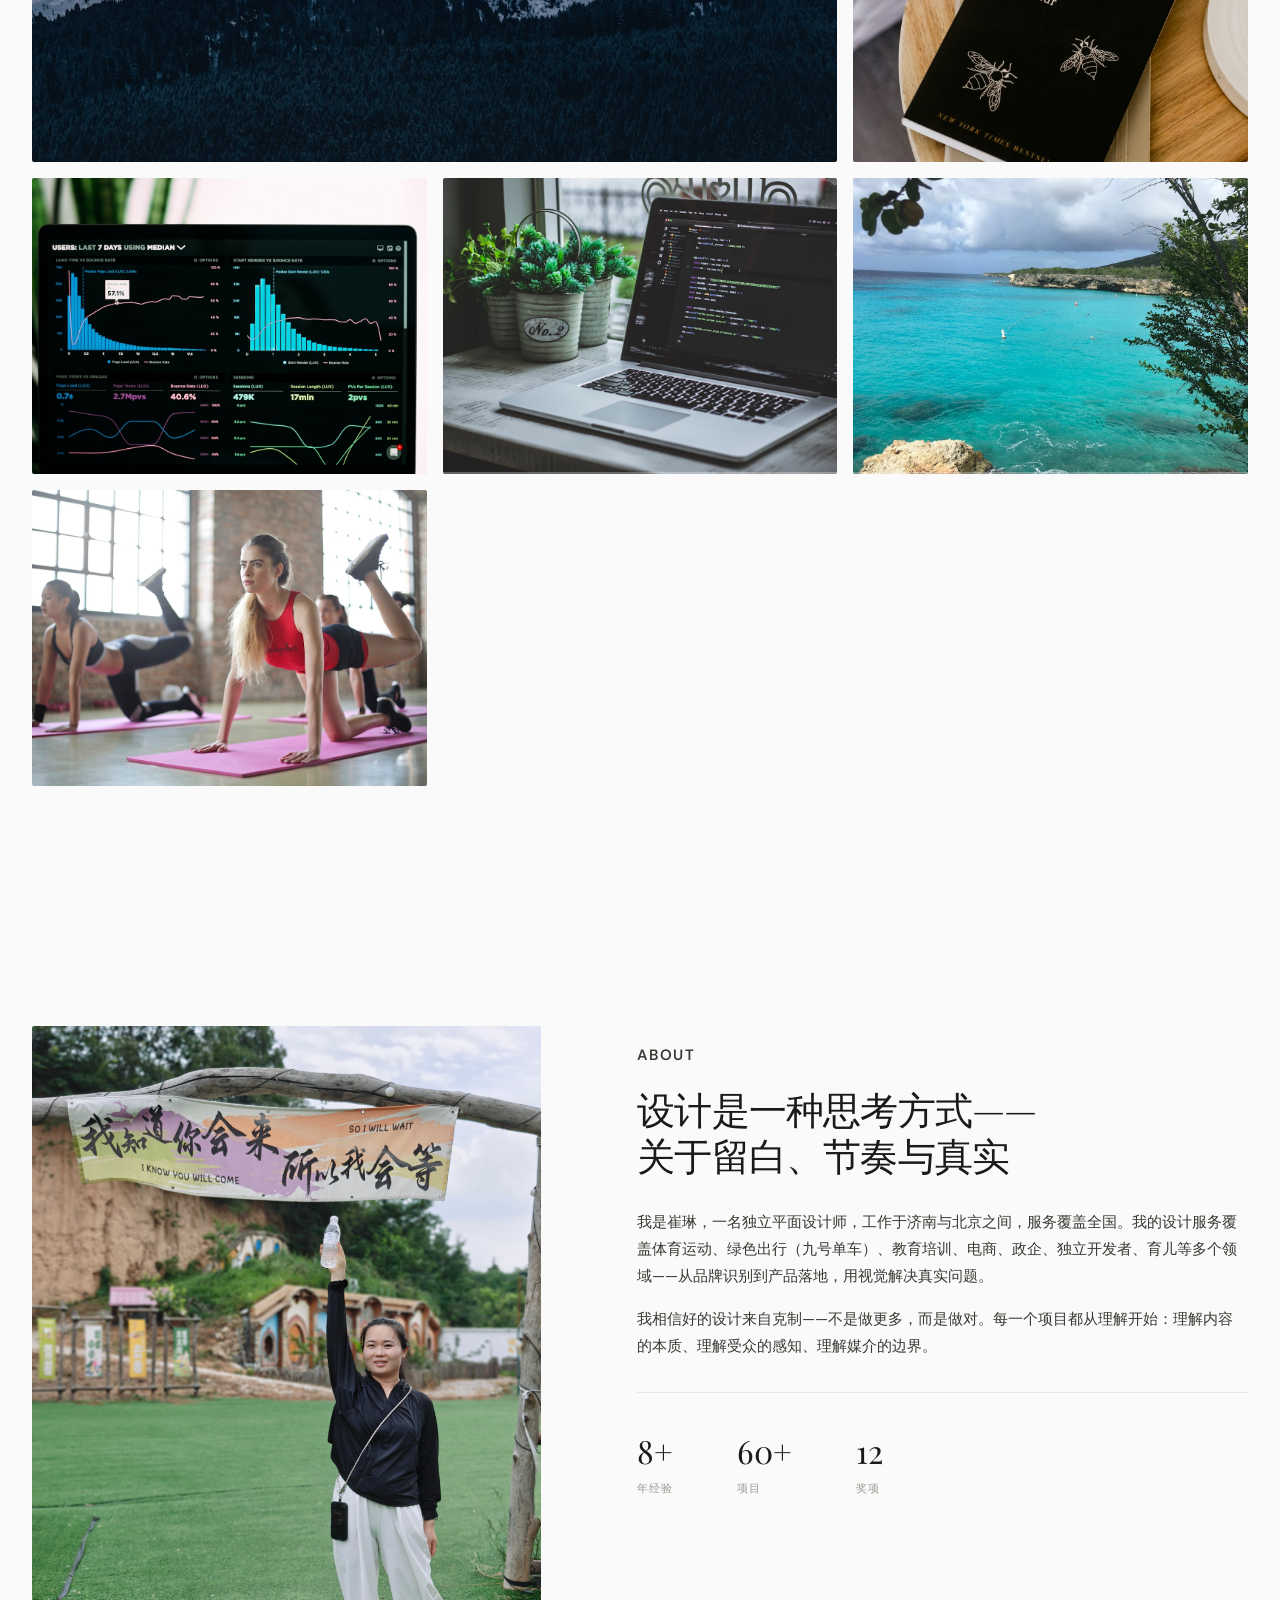
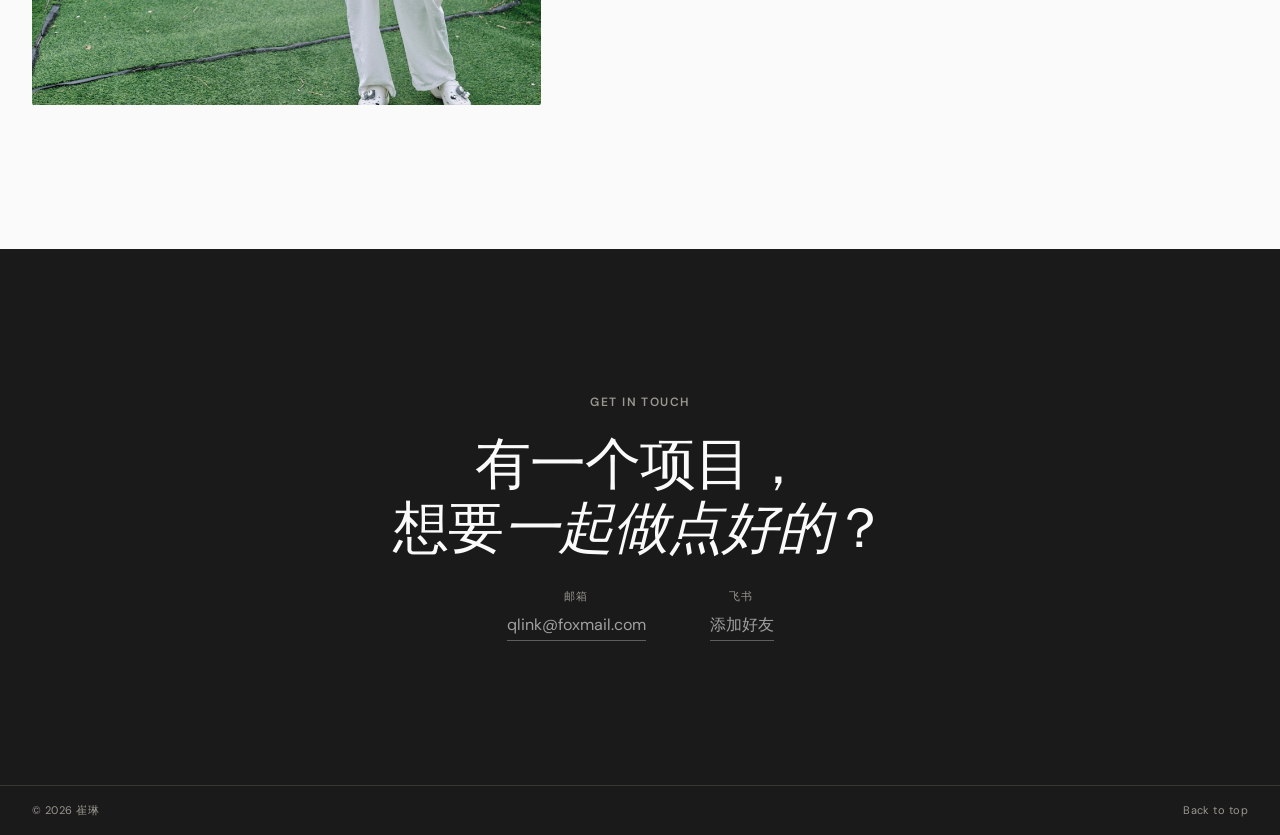
==== commit 65d4b617: "fix: comprehensive review — remove unused fonts, fix carousel progress, nav href, docs consistency, " ====
--- a/index.html
+++ b/index.html
@@ -4,11 +4,11 @@
     <meta charset="UTF-8">
     <meta name="viewport" content="width=device-width, initial-scale=1.0">
     <title>崔琳 — 平面设计师</title>
-    <link rel="icon" type="image/x-icon" href="favicon.ico">
-    <link rel="icon" type="image/png" sizes="32x32" href="favicon-32.png">
-    <link rel="icon" type="image/png" sizes="16x16" href="favicon-16.png">
-    <link rel="apple-touch-icon" href="apple-touch-icon.png">
-    <link rel="manifest" href="site.webmanifest">
+    <link rel="icon" type="image/x-icon" href="public/icons/favicon.ico">
+    <link rel="icon" type="image/png" sizes="32x32" href="public/icons/favicon-32.png">
+    <link rel="icon" type="image/png" sizes="16x16" href="public/icons/favicon-16.png">
+    <link rel="apple-touch-icon" href="public/icons/apple-touch-icon.png">
+    <link rel="manifest" href="public/icons/site.webmanifest">
     <meta name="description" content="崔琳 — 独立平面设计师，专注于品牌视觉、赛事设计、电商视觉、政企UI等领域，8年+经验，60+项目。">
     <meta property="og:title" content="崔琳 — 平面设计师">
     <meta property="og:description" content="用视觉讲述品牌的故事。深耕体育、绿色出行、教育、电商、政企等领域。">
@@ -405,8 +405,7 @@
             height: 2px;
             background: rgba(250,250,250,0.3);
             z-index: 5;
-            width: 0;
-            transition: none;
+            width: 100%;
         }
 
         .carousel-container:hover .carousel-progress {
@@ -770,7 +769,7 @@
 
     <!-- NAV -->
     <nav>
-        <a href="#" class="nav-logo">崔琳</a>
+        <a href="/" class="nav-logo">崔琳</a>
         <button class="nav-menu-btn" aria-label="Menu">
             <span></span>
             <span></span>
@@ -812,7 +811,7 @@
     <section class="about-section" id="about">
         <div class="about-grid">
             <div class="about-portrait reveal">
-                <img class="about-portrait-img" src="images/avatar-compressed.png" alt="崔琳" width="600" height="800" loading="lazy">
+                <img class="about-portrait-img" src="images/avatar/avatar-compressed.png" alt="崔琳" width="600" height="800" loading="lazy">
             </div>
             <div class="about-content reveal">
                 <p class="section-label">About</p>
@@ -869,69 +868,21 @@
             document.body.classList.add('reveal-active');
         });
 
-        // 内联作品数据，省去 fetch data.json 的串行网络请求
-        const WORKS_DATA = [
-            {
-                category: "绿色出行",
-                categoryDesc: "品牌视觉系统",
-                span: "2x2",
-                works: [
-                    { title: "九号单车品牌系统", image: "images/green/001-branding.jpg" }
-                ]
-            },
-            {
-                category: "教育培训",
-                categoryDesc: "品牌与课件体系",
-                works: [
-                    { title: "知行学堂品牌设计", image: "images/edu/001-branding.jpg" },
-                    { title: "招生海报系列", image: "images/edu/003-poster.jpg" }
-                ]
-            },
-            {
-                category: "电商",
-                categoryDesc: "店铺与营销视觉",
-                works: [
-                    { title: "甄选好物店铺设计", image: "images/ecommerce/001-shop.jpg" }
-                ]
-            },
-            {
-                category: "政企",
-                categoryDesc: "UI 与数据可视化",
-                works: [
-                    { title: "数字政务平台UI", image: "images/gov/001-ui.jpg" }
-                ]
-            },
-            {
-                category: "独立开发者",
-                categoryDesc: "产品与落地页设计",
-                works: [
-                    { title: "API 文档设计", image: "images/dev/002-docs.jpg" },
-                    { title: "开发者社区视觉", image: "images/dev/003-community.jpg" }
-                ]
-            },
-            {
-                category: "育儿",
-                categoryDesc: "品牌与内容视觉",
-                works: [
-                    { title: "育儿研究所品牌", image: "images/kids/001-brand.jpg" },
-                    { title: "亲子活动海报", image: "images/kids/003-poster.jpg" }
-                ]
-            },
-            {
-                category: "体育运动",
-                categoryDesc: "赛事视觉设计",
-                works: [
-                    { title: "运动品牌视觉", image: "images/sports/003-brand.jpg" }
-                ]
-            }
-        ];
-
         // 渲染作品网格
-        function loadWorks() {
+        async function loadWorks() {
             const workGrid = document.getElementById('work-grid');
             if (!workGrid) return;
 
-            workGrid.innerHTML = WORKS_DATA.map((group, groupIndex) => {
+            let worksData;
+            try {
+                const res = await fetch('data/data.json');
+                worksData = await res.json();
+            } catch (error) {
+                workGrid.innerHTML = `<div class="work-item" style="grid-column: span 2; text-align:center; padding: 4rem 0;"><p style="font-size:1.1rem; color: var(--gray-400);">作品加载失败，请刷新重试。</p></div>`;
+                return;
+            }
+
+            workGrid.innerHTML = worksData.map((group, groupIndex) => {
                 const gridStyle = group.span === '2x2'
                     ? 'grid-column: span 2; grid-row: span 2; aspect-ratio: auto;'
                     : '';
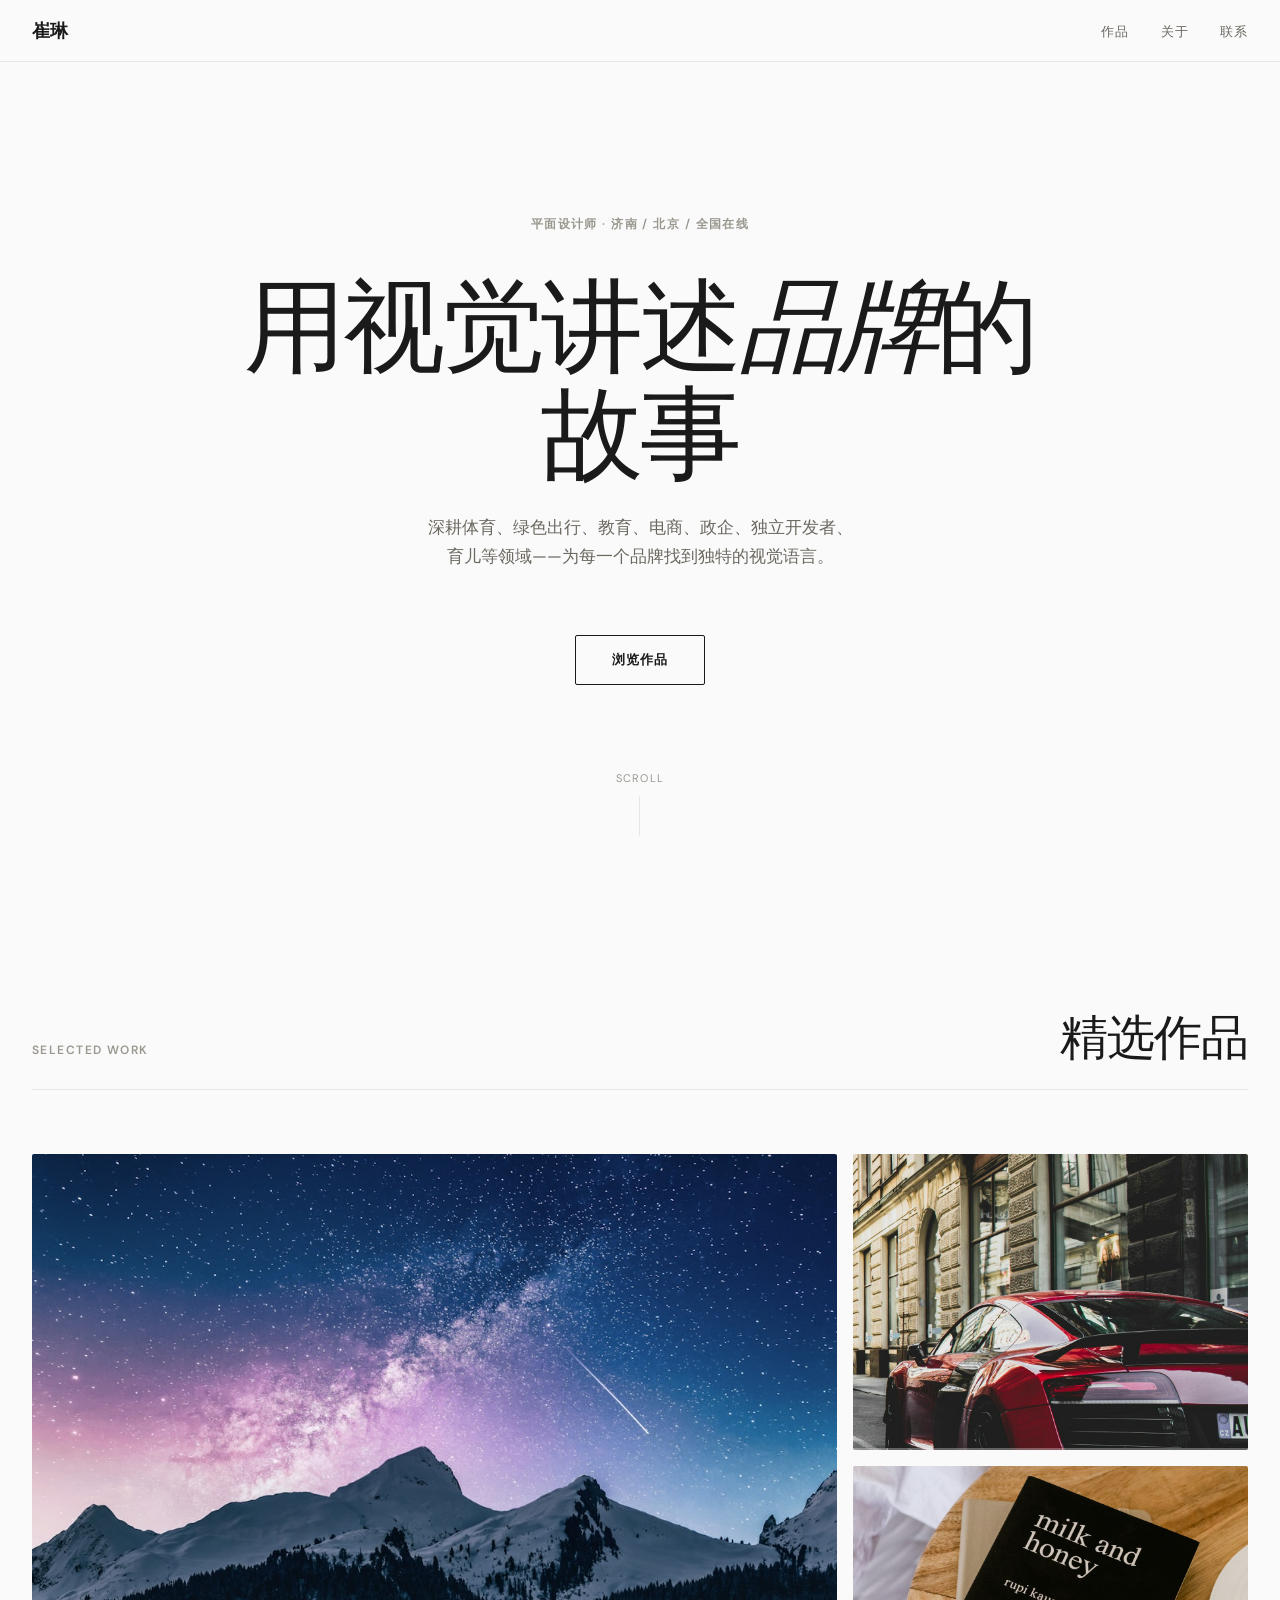
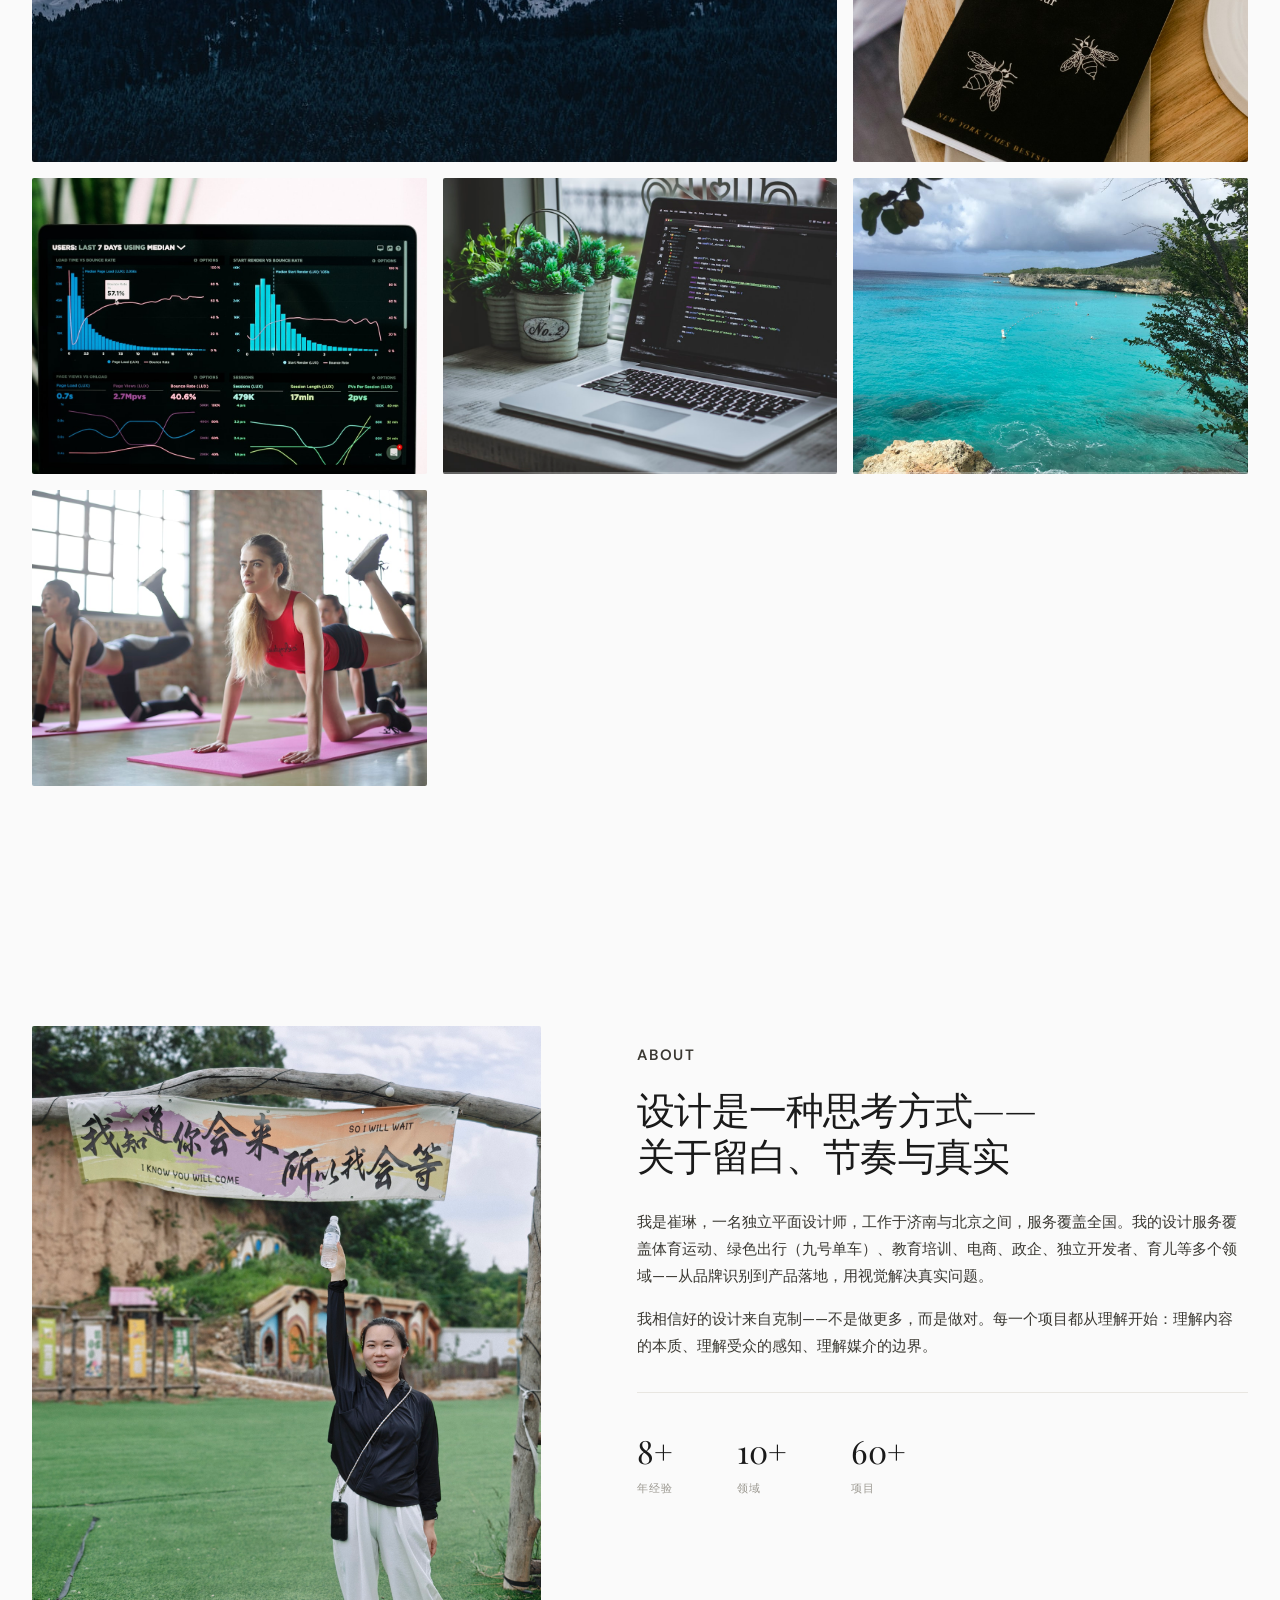
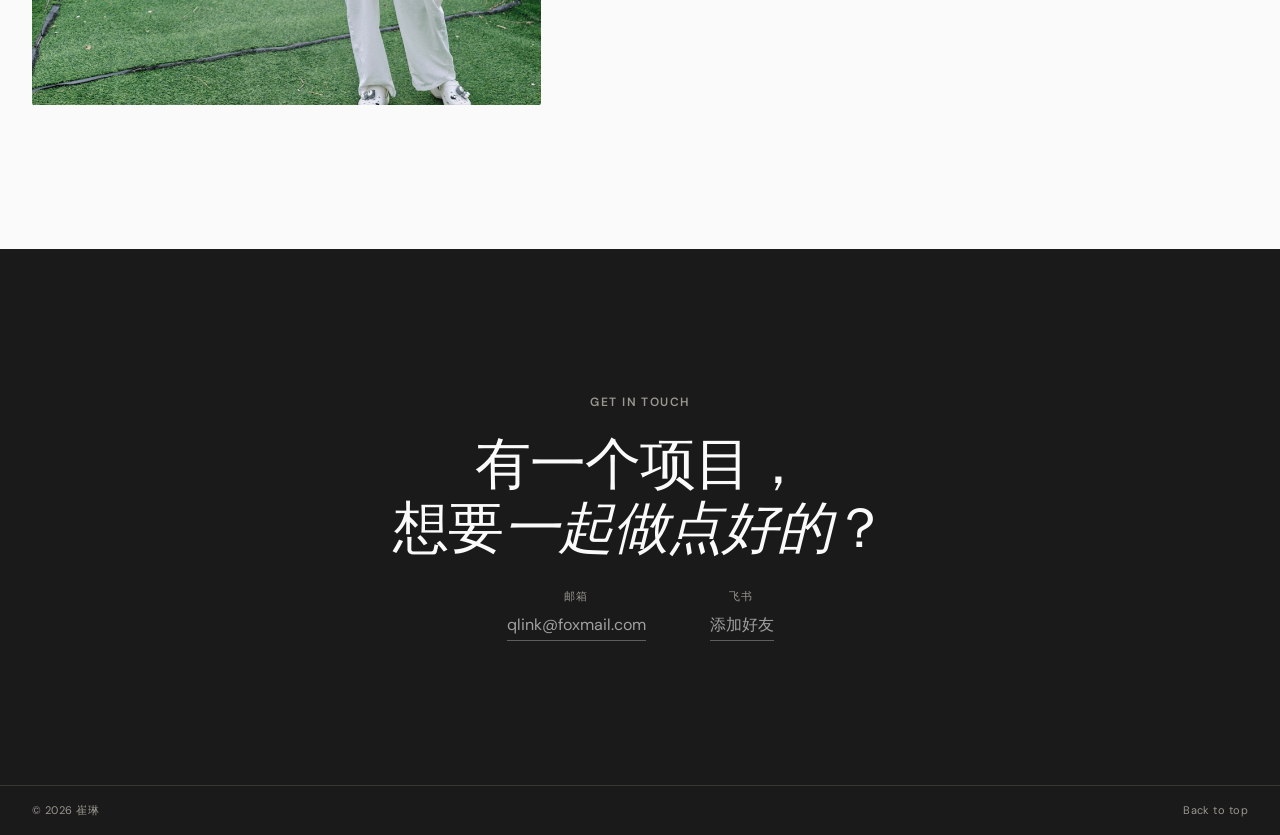
==== commit 0a8b55a4: "feat: 10+ domains stats, mobile performance & layout fixes" ====
--- a/index.html
+++ b/index.html
@@ -4,11 +4,11 @@
     <meta charset="UTF-8">
     <meta name="viewport" content="width=device-width, initial-scale=1.0">
     <title>崔琳 — 平面设计师</title>
-    <link rel="icon" type="image/x-icon" href="public/icons/favicon.ico">
-    <link rel="icon" type="image/png" sizes="32x32" href="public/icons/favicon-32.png">
-    <link rel="icon" type="image/png" sizes="16x16" href="public/icons/favicon-16.png">
-    <link rel="apple-touch-icon" href="public/icons/apple-touch-icon.png">
-    <link rel="manifest" href="public/icons/site.webmanifest">
+    <link rel="icon" type="image/x-icon" href="static/assets/icons/favicon.ico">
+    <link rel="icon" type="image/png" sizes="32x32" href="static/assets/icons/favicon-32.png">
+    <link rel="icon" type="image/png" sizes="16x16" href="static/assets/icons/favicon-16.png">
+    <link rel="apple-touch-icon" href="static/assets/icons/apple-touch-icon.png">
+    <link rel="manifest" href="static/assets/icons/site.webmanifest">
     <meta name="description" content="崔琳 — 独立平面设计师，专注于品牌视觉、赛事设计、电商视觉、政企UI等领域，8年+经验，60+项目。">
     <meta property="og:title" content="崔琳 — 平面设计师">
     <meta property="og:description" content="用视觉讲述品牌的故事。深耕体育、绿色出行、教育、电商、政企等领域。">
@@ -20,8 +20,8 @@
     <link rel="preconnect" href="https://fonts.font.im">
     <!-- 替换 Google Fonts 为国内镜像，避免国内网络阻塞渲染 -->
     <link href="https://fonts.font.im/css2?family=Playfair+Display:ital,wght@0,400;0,600;1,400&family=DM+Sans:wght@400;500;600&display=swap" rel="stylesheet">
-    <!-- preload LCP 首屏最大图，让浏览器提前发起请求 -->
-    <link rel="preload" as="image" href="images/green/001-branding.jpg">
+    <!-- preload LCP 首屏最大图（仅桌面端，移动端通过 CSS 条件加载） -->
+    <link rel="preload" as="image" href="static/images/green/001-branding.jpg" media="(min-width: 601px)">
     <style>
         :root {
             --black: #1a1a1a;
@@ -144,6 +144,7 @@
         /* ===== HERO ===== */
         .hero {
             min-height: 100vh;
+            min-height: 100dvh;
             display: flex;
             flex-direction: column;
             justify-content: center;
@@ -685,6 +686,7 @@
                 inset: 0;
                 background: rgba(250,250,250,0.98);
                 backdrop-filter: blur(12px);
+                -webkit-backdrop-filter: blur(12px);
                 flex-direction: column;
                 justify-content: center;
                 align-items: center;
@@ -725,7 +727,7 @@
 
             .work-item:nth-child(1) {
                 grid-column: span 1;
-                aspect-ratio: 4 / 3;
+                aspect-ratio: 16 / 9;
             }
 
             .about-stats {
@@ -741,6 +743,57 @@
                 flex-direction: column;
                 gap: var(--space-xs);
                 text-align: center;
+            }
+
+            /* Mobile: reduce hero height so content is visible sooner */
+            .hero {
+                min-height: 75vh;
+                min-height: 75dvh;
+                padding: var(--space-xl) var(--space-md) var(--space-lg);
+            }
+
+            .hero-scroll {
+                display: none;
+            }
+
+            .hero-title {
+                font-size: clamp(2rem, 10vw, 3.5rem);
+            }
+
+            .hero-sub {
+                font-size: 0.9375rem;
+                max-width: 320px;
+            }
+
+            /* Mobile: compact section padding */
+            .work-section,
+            .about-section,
+            .contact-section {
+                padding-left: var(--space-sm);
+                padding-right: var(--space-sm);
+            }
+
+            .work-section {
+                padding-top: var(--space-lg);
+                padding-bottom: var(--space-lg);
+            }
+
+            .about-section {
+                padding-top: var(--space-lg);
+                padding-bottom: var(--space-lg);
+            }
+
+            .contact-section {
+                padding-top: var(--space-lg);
+                padding-bottom: var(--space-lg);
+            }
+
+            .stat-number {
+                font-size: 1.5rem;
+            }
+
+            .stat-label {
+                font-size: 0.625rem;
             }
         }
 
@@ -811,7 +864,7 @@
     <section class="about-section" id="about">
         <div class="about-grid">
             <div class="about-portrait reveal">
-                <img class="about-portrait-img" src="images/avatar/avatar-compressed.png" alt="崔琳" width="600" height="800" loading="lazy">
+                <img class="about-portrait-img" src="static/images/avatar/avatar-compressed.png" alt="崔琳" width="600" height="800" loading="lazy">
             </div>
             <div class="about-content reveal">
                 <p class="section-label">About</p>
@@ -824,12 +877,12 @@
                         <div class="stat-label">年经验</div>
                     </div>
                     <div>
+                        <div class="stat-number">10+</div>
+                        <div class="stat-label">领域</div>
+                    </div>
+                    <div>
                         <div class="stat-number">60+</div>
                         <div class="stat-label">项目</div>
-                    </div>
-                    <div>
-                        <div class="stat-number">12</div>
-                        <div class="stat-label">奖项</div>
                     </div>
                 </div>
             </div>
@@ -891,7 +944,7 @@
 
                 // 首个 group 的首张图用 eager（已 preload），其余用 lazy
                 const slides = group.works.map((w, i) => {
-                    const imgPath = w.image.startsWith('images/') ? './' + w.image : w.image;
+                    const imgPath = w.image.startsWith('static/') ? './' + w.image : w.image;
                     const isFirstVisible = groupIndex === 0 && i === 0;
                     const loadAttr = isFirstVisible ? 'loading="eager"' : 'loading="lazy"';
                     return `<img class="carousel-slide${i === 0 ? ' active' : ''}" src="${imgPath}" alt="${w.title}" ${loadAttr}>`;
